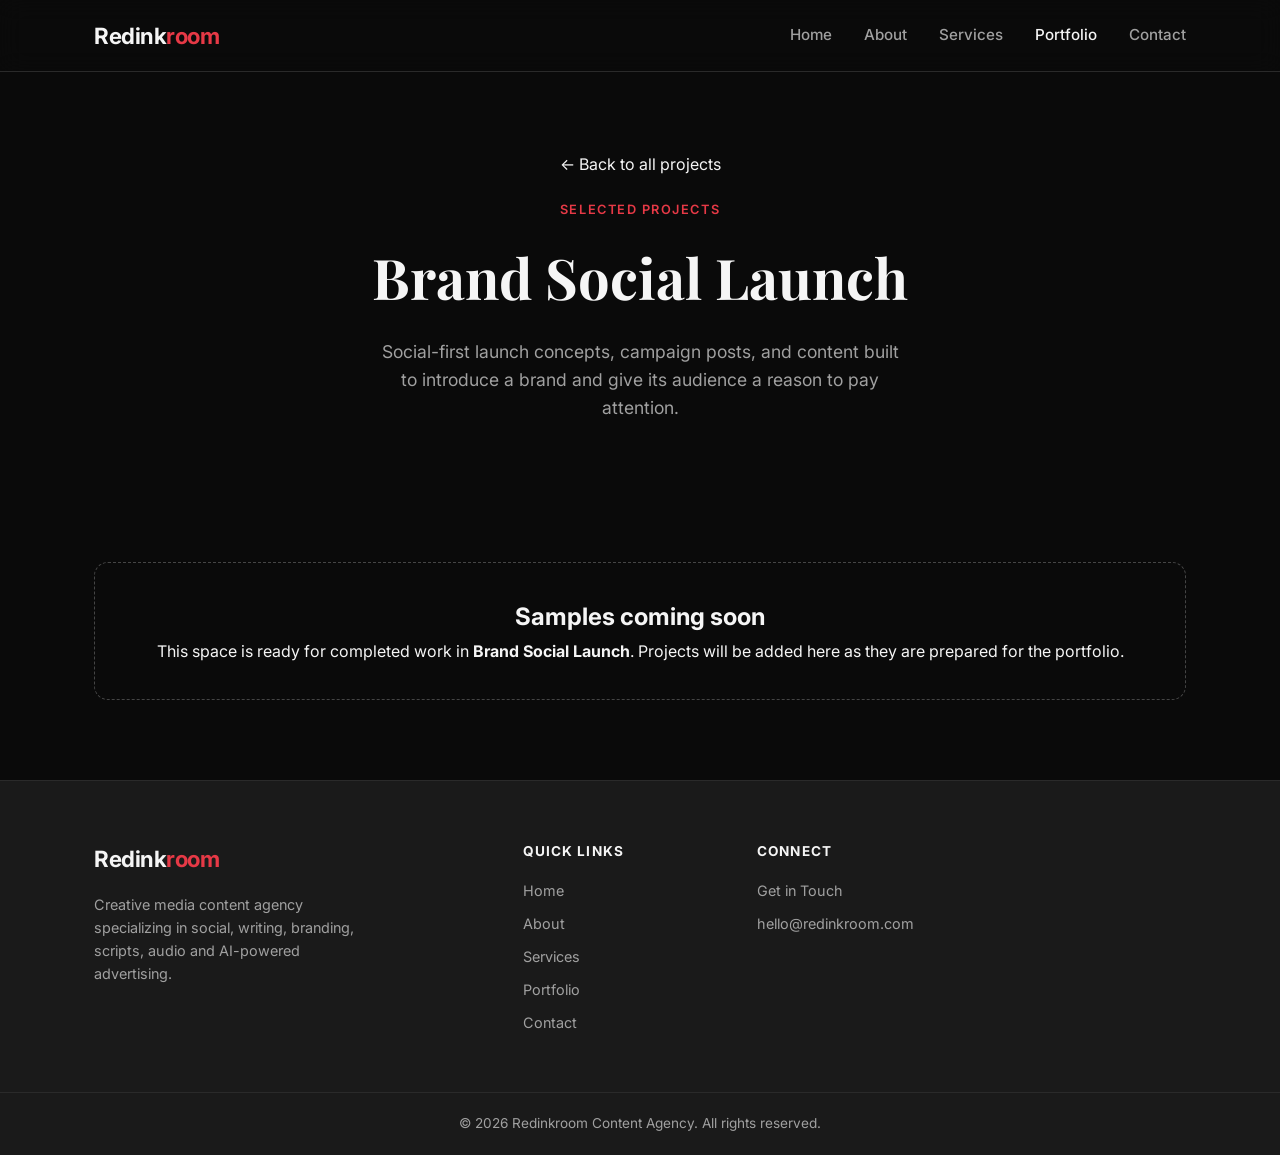
==== redinkroom-portfolio-category-pages/portfolio/brand-social-launch/index.html @ 3997ab71 "Add files via upload" ====
<!DOCTYPE html>
<html lang="en">
<head>
  <meta charset="UTF-8">
  <meta name="viewport" content="width=device-width, initial-scale=1.0">
  <title>Brand Social Launch | Redinkroom Content Agency</title>
  <meta name="description" content="Social-first launch concepts, campaign posts, and content built to introduce a brand and give its audience a reason to pay attention.">
  <link rel="stylesheet" href="../../styles.css">
  <link rel="preconnect" href="https://fonts.googleapis.com">
  <link rel="preconnect" href="https://fonts.gstatic.com" crossorigin>
  <link href="https://fonts.googleapis.com/css2?family=Inter:wght@300;400;500;600;700;800&family=Playfair+Display:wght@600;700&display=swap" rel="stylesheet">
</head>
<body>
<header class="header">
  <div class="container nav-container">
    <a href="../../index.html" class="logo">Redink<span>room</span></a>
    <nav class="nav" id="nav">
      <a href="../../index.html">Home</a>
      <a href="../../about.html">About</a>
      <a href="../../services.html">Services</a>
      <a href="../../portfolio.html" class="active">Portfolio</a>
      <a href="../../contact.html">Contact</a>
    </nav>
    <button class="menu-toggle" id="menuToggle" aria-label="Toggle menu">
      <span></span><span></span><span></span>
    </button>
  </div>
</header>
<main>
  <section class="page-hero category-hero">
    <div class="container">
      <a class="category-back-link" href="../../portfolio.html">← Back to all projects</a>
      <p class="section-tag">Selected Projects</p>
      <h1>Brand Social Launch</h1>
      <p class="page-hero-desc">Social-first launch concepts, campaign posts, and content built to introduce a brand and give its audience a reason to pay attention.</p>
    </div>
  </section>
  <section class="section">
    <div class="container">
      <div class="category-samples" aria-label="Brand Social Launch samples">
        <div class="category-empty-state">
          <h2>Samples coming soon</h2>
          <p>This space is ready for completed work in <strong>Brand Social Launch</strong>. Projects will be added here as they are prepared for the portfolio.</p>
        </div>
      </div>
      <!--
        HOW TO ADD A REAL SAMPLE:
        Copy the sample-card block below and paste it inside .category-samples.
        Replace the placeholder details with your actual work and remove this comment.

        <article class="sample-card">
          <p class="sample-meta">Project type · Year (optional)</p>
          <h2>Actual project title</h2>
          <p>One or two sentences explaining the brief, your role, and the work shown.</p>
          <a class="sample-link" href="../../contact.html">Discuss a similar project</a>
        </article>

        Only publish work you have permission to share. Do not use invented client names,
        outcomes, metrics, or project details.
      -->
    </div>
  </section>
</main>
<footer class="footer">
  <div class="container footer-grid">
    <div class="footer-brand">
      <a href="../../index.html" class="logo">Redink<span>room</span></a>
      <p>Creative media content agency specializing in social, writing, branding, scripts, audio and AI-powered advertising.</p>
    </div>
    <div class="footer-links">
      <h4>Quick Links</h4>
      <a href="../../index.html">Home</a>
      <a href="../../about.html">About</a>
      <a href="../../services.html">Services</a>
      <a href="../../portfolio.html">Portfolio</a>
      <a href="../../contact.html">Contact</a>
    </div>
    <div class="footer-links">
      <h4>Connect</h4>
      <a href="../../contact.html">Get in Touch</a>
      <p class="footer-email">hello@redinkroom.com</p>
    </div>
  </div>
  <div class="footer-bottom">
    <div class="container"><p>© 2026 Redinkroom Content Agency. All rights reserved.</p></div>
  </div>
</footer>
<script src="../../script.js"></script>
</body>
</html>
---- redinkroom-portfolio-category-pages/styles.css ----
/* ===== CSS Variables ===== */
:root {
  --bg: #0a0a0a;
  --bg-card: #141414;
  --bg-elevated: #1a1a1a;
  --text: #f5f5f5;
  --text-muted: #a0a0a0;
  --accent: #e63946;
  --accent-hover: #ff4d5a;
  --border: #2a2a2a;
  --radius: 12px;
  --radius-sm: 8px;
  --font: 'Inter', system-ui, sans-serif;
  --font-display: 'Playfair Display', Georgia, serif;
  --max-width: 1140px;
  --header-h: 72px;
}

/* ===== Reset & Base ===== */
*, *::before, *::after { box-sizing: border-box; margin: 0; padding: 0; }
html { scroll-behavior: smooth; }
body {
  font-family: var(--font);
  background: var(--bg);
  color: var(--text);
  line-height: 1.6;
  -webkit-font-smoothing: antialiased;
}
img { max-width: 100%; display: block; }
a { color: inherit; text-decoration: none; }
ul { list-style: none; }
button, input, select, textarea { font-family: inherit; }

.container {
  width: 100%;
  max-width: var(--max-width);
  margin: 0 auto;
  padding: 0 24px;
}

.text-center { text-align: center; }
.mt-40 { margin-top: 40px; }

/* ===== Header ===== */
.header {
  position: fixed;
  top: 0;
  left: 0;
  right: 0;
  height: var(--header-h);
  background: rgba(10, 10, 10, 0.9);
  backdrop-filter: blur(12px);
  border-bottom: 1px solid var(--border);
  z-index: 1000;
}
.nav-container {
  display: flex;
  align-items: center;
  justify-content: space-between;
  height: 100%;
}
.logo {
  font-size: 1.4rem;
  font-weight: 700;
  letter-spacing: -0.02em;
}
.logo span { color: var(--accent); }

.nav {
  display: flex;
  gap: 32px;
}
.nav a {
  font-size: 0.95rem;
  font-weight: 500;
  color: var(--text-muted);
  transition: color 0.2s;
}
.nav a:hover,
.nav a.active { color: var(--text); }

.menu-toggle {
  display: none;
  flex-direction: column;
  gap: 5px;
  background: none;
  border: none;
  cursor: pointer;
  padding: 4px;
}
.menu-toggle span {
  display: block;
  width: 22px;
  height: 2px;
  background: var(--text);
  transition: 0.3s;
}

/* ===== Buttons ===== */
.btn {
  display: inline-flex;
  align-items: center;
  justify-content: center;
  padding: 14px 28px;
  font-size: 0.95rem;
  font-weight: 600;
  border-radius: 50px;
  transition: all 0.25s ease;
  cursor: pointer;
  border: none;
}
.btn-primary {
  background: var(--accent);
  color: #fff;
}
.btn-primary:hover {
  background: var(--accent-hover);
  transform: translateY(-2px);
}
.btn-outline {
  background: transparent;
  color: var(--text);
  border: 1.5px solid var(--border);
}
.btn-outline:hover {
  border-color: var(--accent);
  color: var(--accent);
}
.btn-full { width: 100%; }

/* ===== Hero ===== */
.hero {
  position: relative;
  min-height: 100vh;
  display: flex;
  align-items: center;
  padding-top: var(--header-h);
  overflow: hidden;
}
.hero-overlay {
  position: absolute;
  inset: 0;
  background: radial-gradient(ellipse at 70% 30%, rgba(230, 57, 70, 0.12) 0%, transparent 55%);
  pointer-events: none;
}
.hero-content {
  position: relative;
  z-index: 1;
  max-width: 720px;
  padding: 80px 24px;
}
.hero-tag {
  font-size: 0.85rem;
  font-weight: 600;
  text-transform: uppercase;
  letter-spacing: 0.12em;
  color: var(--accent);
  margin-bottom: 16px;
}
.hero h1 {
  font-family: var(--font-display);
  font-size: clamp(2.6rem, 6vw, 4.2rem);
  font-weight: 700;
  line-height: 1.15;
  letter-spacing: -0.02em;
  margin-bottom: 24px;
}
.hero h1 span { color: var(--accent); }
.hero-desc {
  font-size: 1.15rem;
  color: var(--text-muted);
  max-width: 540px;
  margin-bottom: 36px;
}
.hero-btns {
  display: flex;
  flex-wrap: wrap;
  gap: 16px;
}

/* ===== Page Hero ===== */
.page-hero {
  padding: calc(var(--header-h) + 80px) 0 60px;
  text-align: center;
}
.page-hero h1 {
  font-family: var(--font-display);
  font-size: clamp(2.4rem, 5vw, 3.5rem);
  margin-bottom: 16px;
}
.page-hero h1 span { color: var(--accent); }
.page-hero-desc {
  color: var(--text-muted);
  font-size: 1.1rem;
  max-width: 520px;
  margin: 0 auto;
}

/* ===== Sections ===== */
.section {
  padding: 80px 0;
}
.section-header {
  text-align: center;
  max-width: 600px;
  margin: 0 auto 56px;
}
.section-tag {
  font-size: 0.8rem;
  font-weight: 600;
  text-transform: uppercase;
  letter-spacing: 0.12em;
  color: var(--accent);
  margin-bottom: 12px;
}
.section-header h2,
.about-text h2,
.contact-info h2 {
  font-family: var(--font-display);
  font-size: clamp(1.9rem, 4vw, 2.6rem);
  margin-bottom: 16px;
}
.section-desc {
  color: var(--text-muted);
  font-size: 1.05rem;
}

/* ===== Services Preview Grid ===== */
.services-grid {
  display: grid;
  grid-template-columns: repeat(auto-fit, minmax(280px, 1fr));
  gap: 24px;
}
.service-card {
  background: var(--bg-card);
  border: 1px solid var(--border);
  border-radius: var(--radius);
  padding: 32px 28px;
  transition: border-color 0.25s, transform 0.25s;
}
.service-card:hover {
  border-color: var(--accent);
  transform: translateY(-4px);
}
.service-icon {
  font-size: 1.8rem;
  margin-bottom: 16px;
}
.service-card h3 {
  font-size: 1.15rem;
  font-weight: 600;
  margin-bottom: 10px;
}
.service-card p {
  color: var(--text-muted);
  font-size: 0.95rem;
}

/* ===== Why Us ===== */
.why-us { background: var(--bg-elevated); }
.why-grid {
  display: grid;
  grid-template-columns: 1fr 1fr;
  gap: 60px;
  align-items: center;
}
.why-content p {
  color: var(--text-muted);
  margin-bottom: 24px;
}
.why-list {
  margin-bottom: 32px;
}
.why-list li {
  position: relative;
  padding-left: 24px;
  margin-bottom: 10px;
  color: var(--text-muted);
}
.why-list li::before {
  content: '';
  position: absolute;
  left: 0;
  top: 10px;
  width: 8px;
  height: 8px;
  background: var(--accent);
  border-radius: 50%;
}
.why-stats {
  display: grid;
  grid-template-columns: 1fr 1fr;
  gap: 20px;
}
.stat-box {
  background: var(--bg-card);
  border: 1px solid var(--border);
  border-radius: var(--radius);
  padding: 28px 20px;
  text-align: center;
}
.stat-box h3 {
  font-family: var(--font-display);
  font-size: 2.2rem;
  color: var(--accent);
  margin-bottom: 4px;
}
.stat-box p {
  font-size: 0.9rem;
  color: var(--text-muted);
}

/* ===== CTA ===== */
.cta-section {
  background: linear-gradient(135deg, rgba(230, 57, 70, 0.15) 0%, transparent 60%);
  border-top: 1px solid var(--border);
  border-bottom: 1px solid var(--border);
}
.cta-section h2 {
  font-family: var(--font-display);
  font-size: clamp(1.8rem, 4vw, 2.4rem);
  margin-bottom: 12px;
}
.cta-section p {
  color: var(--text-muted);
  margin-bottom: 28px;
}

/* ===== About ===== */
.about-content {
  display: grid;
  grid-template-columns: 1fr 1fr;
  gap: 60px;
}
.about-text p {
  color: var(--text-muted);
  margin-bottom: 18px;
}
.about-values {
  display: grid;
  grid-template-columns: 1fr 1fr;
  gap: 20px;
}
.value-card {
  background: var(--bg-card);
  border: 1px solid var(--border);
  border-radius: var(--radius);
  padding: 24px;
}
.value-card h3 {
  font-size: 1.05rem;
  margin-bottom: 8px;
}
.value-card p {
  color: var(--text-muted);
  font-size: 0.9rem;
}

/* ===== Services List ===== */
.services-list {
  max-width: 800px;
  margin: 0 auto;
}
.service-item {
  display: flex;
  gap: 28px;
  padding: 32px 0;
  border-bottom: 1px solid var(--border);
}
.service-item:last-child { border-bottom: none; }
.service-num {
  font-family: var(--font-display);
  font-size: 1.4rem;
  color: var(--accent);
  min-width: 48px;
}
.service-info h3 {
  font-size: 1.25rem;
  margin-bottom: 8px;
}
.service-info p {
  color: var(--text-muted);
  font-size: 0.98rem;
}

/* ===== Portfolio ===== */
.portfolio-grid {
  display: grid;
  grid-template-columns: repeat(auto-fit, minmax(300px, 1fr));
  gap: 24px;
}
.portfolio-card {
  background: var(--bg-card);
  border: 1px solid var(--border);
  border-radius: var(--radius);
  overflow: hidden;
  transition: border-color 0.25s, transform 0.25s;
}
.portfolio-card:hover {
  border-color: var(--accent);
  transform: translateY(-4px);
}
.portfolio-placeholder {
  height: 180px;
  background: linear-gradient(135deg, #1f1f1f, #2a1a1a);
  display: flex;
  align-items: center;
  justify-content: center;
}
.portfolio-placeholder span {
  font-size: 0.85rem;
  font-weight: 600;
  text-transform: uppercase;
  letter-spacing: 0.1em;
  color: var(--accent);
  opacity: 0.8;
}
.portfolio-info {
  padding: 20px 22px;
}
.portfolio-info h3 {
  font-size: 1.1rem;
  margin-bottom: 6px;
}
.portfolio-info p {
  color: var(--text-muted);
  font-size: 0.9rem;
}
.portfolio-note {
  text-align: center;
  margin-top: 48px;
  color: var(--text-muted);
}
.portfolio-note a { color: var(--accent); }

/* ===== Contact ===== */
.contact-grid {
  display: grid;
  grid-template-columns: 1fr 1fr;
  gap: 60px;
  align-items: start;
}
.contact-info p {
  color: var(--text-muted);
  margin-bottom: 32px;
}
.contact-details {
  display: flex;
  flex-direction: column;
  gap: 24px;
}
.contact-item h4 {
  font-size: 0.8rem;
  text-transform: uppercase;
  letter-spacing: 0.08em;
  color: var(--accent);
  margin-bottom: 4px;
}
.contact-item p,
.contact-item a {
  color: var(--text);
}
.contact-item a:hover { color: var(--accent); }

.contact-form-wrap {
  background: var(--bg-card);
  border: 1px solid var(--border);
  border-radius: var(--radius);
  padding: 36px 32px;
}
.form-group {
  margin-bottom: 20px;
}
.form-group label {
  display: block;
  font-size: 0.85rem;
  font-weight: 500;
  margin-bottom: 8px;
  color: var(--text-muted);
}
.form-group input,
.form-group select,
.form-group textarea {
  width: 100%;
  padding: 12px 16px;
  background: var(--bg);
  border: 1px solid var(--border);
  border-radius: var(--radius-sm);
  color: var(--text);
  font-size: 0.95rem;
  transition: border-color 0.2s;
}
.form-group input:focus,
.form-group select:focus,
.form-group textarea:focus {
  outline: none;
  border-color: var(--accent);
}
.form-group textarea { resize: vertical; min-height: 120px; }
.form-note {
  margin-top: 16px;
  font-size: 0.8rem;
  color: var(--text-muted);
}

/* ===== Footer ===== */
.footer {
  background: var(--bg-elevated);
  border-top: 1px solid var(--border);
  padding-top: 60px;
}
.footer-grid {
  display: grid;
  grid-template-columns: 2fr 1fr 1fr 1fr;
  gap: 40px;
  padding-bottom: 48px;
}
.footer-brand p {
  color: var(--text-muted);
  font-size: 0.9rem;
  margin-top: 16px;
  max-width: 280px;
}
.footer-links h4 {
  font-size: 0.85rem;
  text-transform: uppercase;
  letter-spacing: 0.08em;
  margin-bottom: 16px;
  color: var(--text);
}
.footer-links a {
  display: block;
  color: var(--text-muted);
  font-size: 0.9rem;
  margin-bottom: 10px;
  transition: color 0.2s;
}
.footer-links a:hover { color: var(--accent); }
.footer-email {
  color: var(--text-muted);
  font-size: 0.9rem;
}
.footer-bottom {
  border-top: 1px solid var(--border);
  padding: 20px 0;
}
.footer-bottom p {
  font-size: 0.85rem;
  color: var(--text-muted);
  text-align: center;
}

/* ===== Responsive ===== */
@media (max-width: 900px) {
  .why-grid,
  .about-content,
  .contact-grid {
    grid-template-columns: 1fr;
    gap: 40px;
  }
  .footer-grid {
    grid-template-columns: 1fr 1fr;
  }
}

@media (max-width: 768px) {
  .nav {
    position: fixed;
    top: var(--header-h);
    left: 0;
    right: 0;
    background: var(--bg);
    flex-direction: column;
    padding: 24px;
    gap: 20px;
    border-bottom: 1px solid var(--border);
    transform: translateY(-120%);
    opacity: 0;
    transition: 0.3s ease;
    pointer-events: none;
  }
  .nav.open {
    transform: translateY(0);
    opacity: 1;
    pointer-events: auto;
  }
  .menu-toggle { display: flex; }
  .hero-content { padding: 60px 24px; }
  .section { padding: 60px 0; }
  .service-item { flex-direction: column; gap: 8px; }
  .about-values { grid-template-columns: 1fr; }
  .footer-grid { grid-template-columns: 1fr; gap: 32px; }
}

@media (max-width: 480px) {
  .hero-btns { flex-direction: column; }
  .btn { width: 100%; }
  .why-stats { grid-template-columns: 1fr; }
}


/* Portfolio category navigation and sample cards */
.portfolio-card-link {
  display: block;
  color: inherit;
  text-decoration: none;
  border-radius: inherit;
}
.portfolio-card-link:focus-visible {
  outline: 2px solid currentColor;
  outline-offset: 5px;
}
.portfolio-card-link .portfolio-card {
  height: 100%;
  transition: transform 180ms ease, box-shadow 180ms ease;
}
.portfolio-card-link:hover .portfolio-card,
.portfolio-card-link:focus-visible .portfolio-card {
  transform: translateY(-3px);
}
.category-page {
  max-width: 1100px;
  margin: 0 auto;
  padding: 48px 24px 80px;
}
.category-intro {
  max-width: 760px;
  margin: 0 auto 36px;
  text-align: center;
}
.category-intro h1 {
  margin-bottom: 14px;
}
.category-intro p {
  line-height: 1.7;
}
.category-back-link {
  display: inline-block;
  margin-bottom: 22px;
  text-decoration: none;
}
.category-samples {
  display: grid;
  grid-template-columns: repeat(auto-fit, minmax(min(100%, 270px), 1fr));
  gap: 22px;
}
.sample-card {
  padding: 24px;
  border: 1px solid rgba(128, 128, 128, 0.3);
  border-radius: 14px;
}
.sample-card h2 {
  margin-top: 0;
}
.sample-card p {
  line-height: 1.65;
}
.sample-meta {
  font-size: 0.9rem;
  opacity: 0.75;
}
.sample-link {
  display: inline-block;
  margin-top: 8px;
}
.category-empty-state {
  padding: 34px 24px;
  border: 1px dashed rgba(128, 128, 128, 0.5);
  border-radius: 14px;
  text-align: center;
  line-height: 1.7;
}
.category-template-note {
  margin-top: 28px;
  font-size: 0.92rem;
  opacity: 0.78;
}
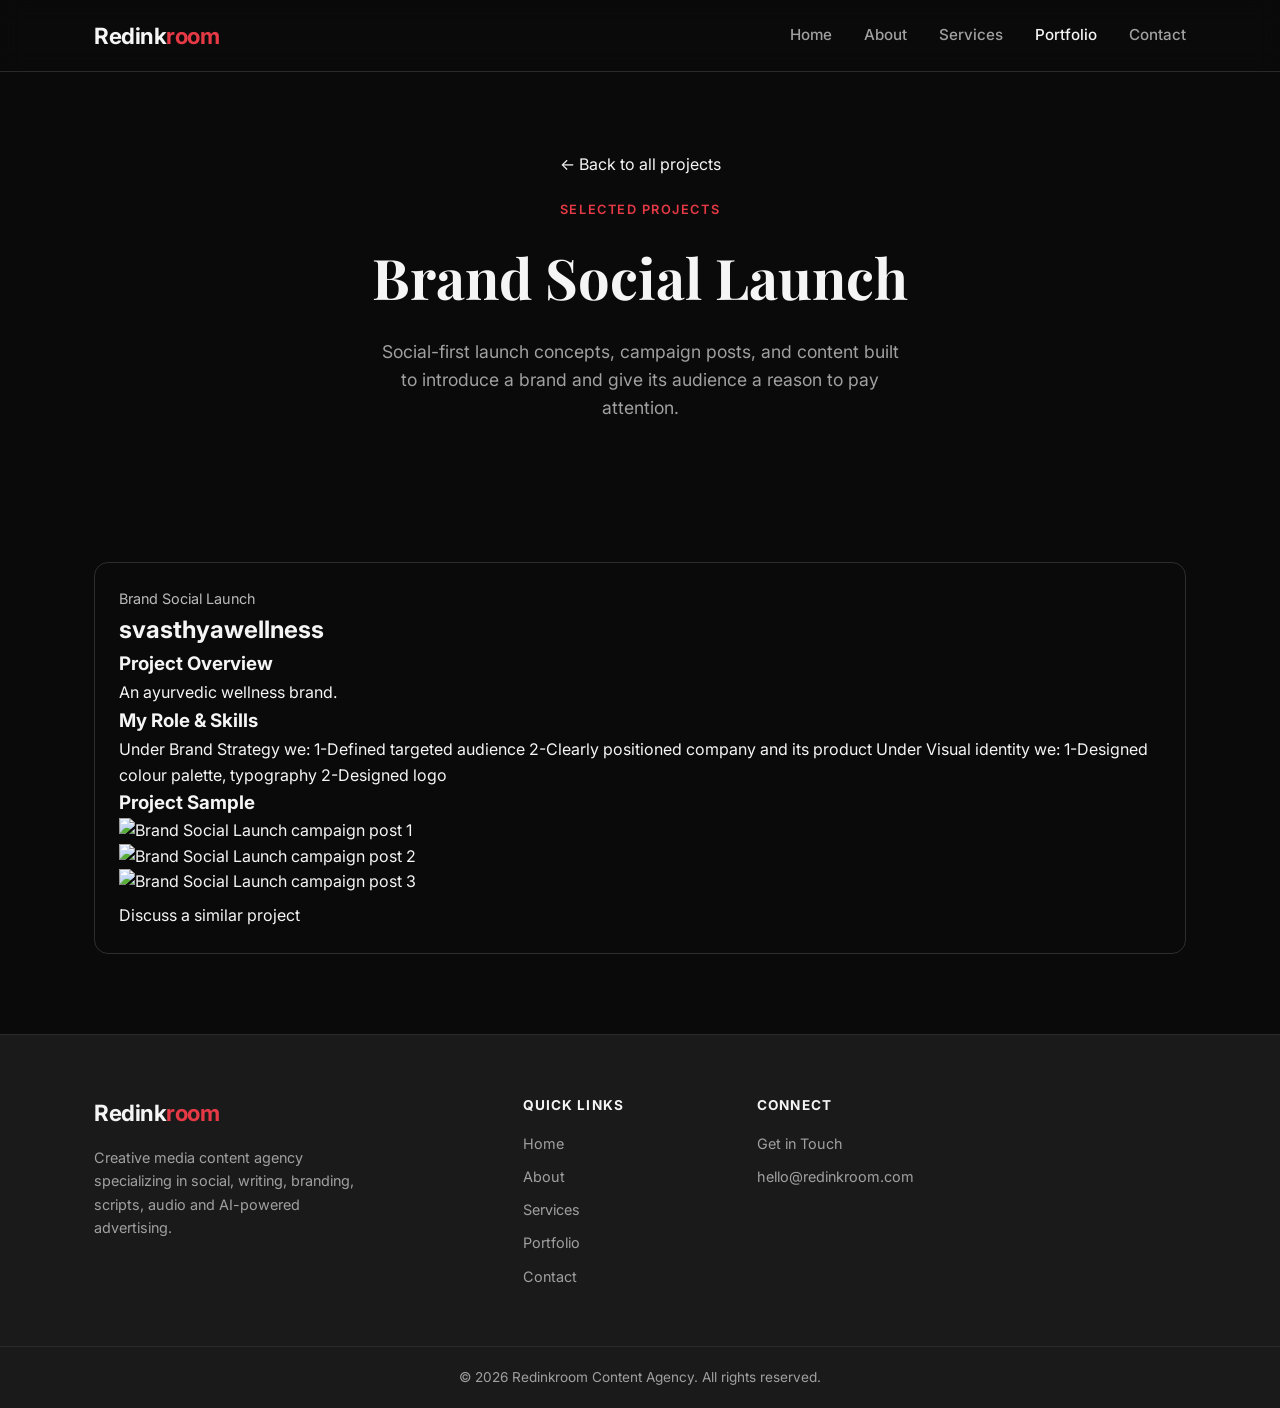
==== commit 578b0770: "Add project overview and samples for Brand Social Launch Added project details and sample images for" ====
--- a/redinkroom-portfolio-category-pages/portfolio/brand-social-launch/index.html
+++ b/redinkroom-portfolio-category-pages/portfolio/brand-social-launch/index.html
@@ -38,10 +38,54 @@
   <section class="section">
     <div class="container">
       <div class="category-samples" aria-label="Brand Social Launch samples">
-        <div class="category-empty-state">
-          <h2>Samples coming soon</h2>
-          <p>This space is ready for completed work in <strong>Brand Social Launch</strong>. Projects will be added here as they are prepared for the portfolio.</p>
-        </div>
+        <article class="sample-card">
+  <p class="sample-meta">Brand Social Launch</p>
+
+  <h2>svasthyawellness</h2>
+
+  <h3>Project Overview</h3>
+  <p>
+    An ayurvedic wellness brand.
+  </p>
+
+  <h3>My Role & Skills</h3>
+  <p>
+    Under Brand Strategy we:
+        1-Defined targeted audience
+        2-Clearly positioned company and its product 
+
+    Under Visual identity we:
+        1-Designed colour palette, typography 
+        2-Designed logo
+  </p>
+
+  <h3>Project Sample</h3>
+ 
+
+<div class="project-gallery">
+  <img
+    src="campaign-post-1.jpg"
+    alt="Brand Social Launch campaign post 1"
+    loading="lazy"
+  >
+
+  <img
+    src="campaign-post-2.jpg"
+    alt="Brand Social Launch campaign post 2"
+    loading="lazy"
+  >
+
+  <img
+    src="campaign-post-3.jpg"
+    alt="Brand Social Launch campaign post 3"
+    loading="lazy"
+  >
+</div>
+
+  <a class="sample-link" href="../../contact.html">
+    Discuss a similar project
+  </a>
+</article>
       </div>
       <!--
         HOW TO ADD A REAL SAMPLE:
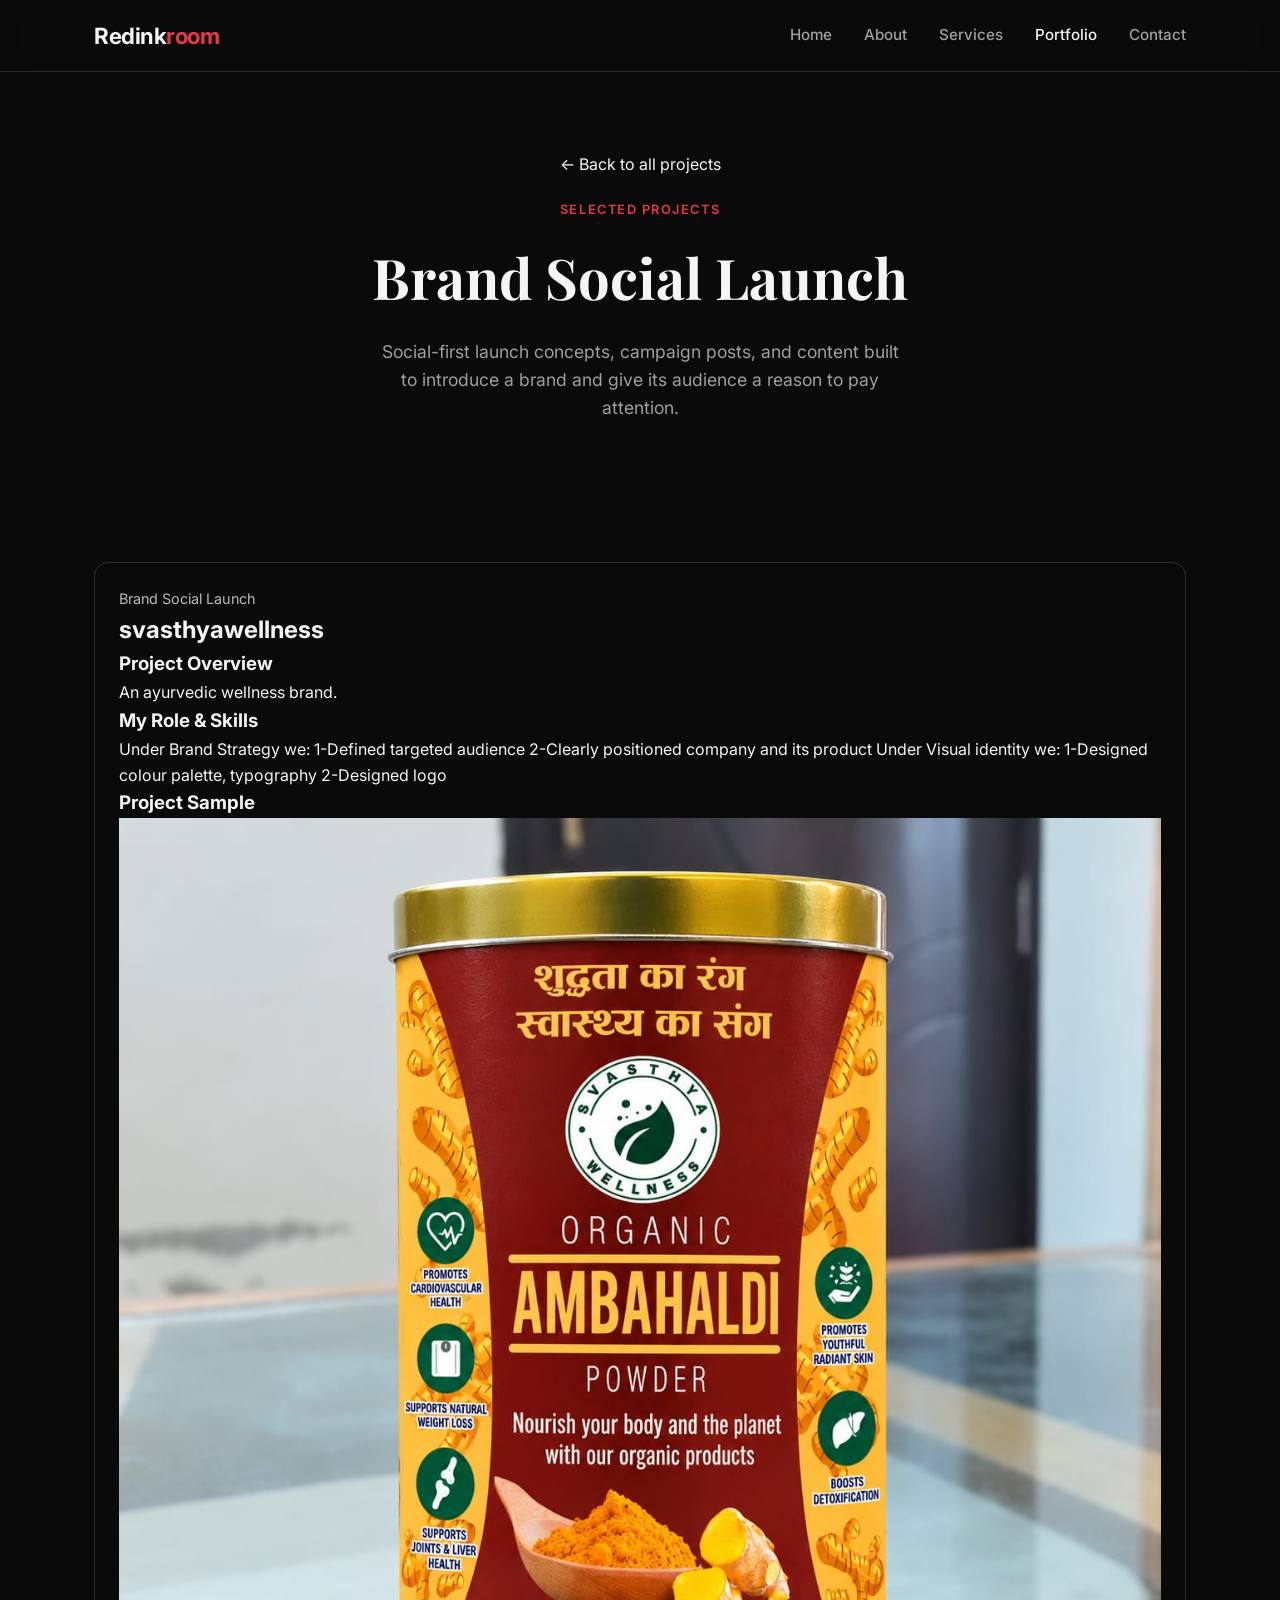
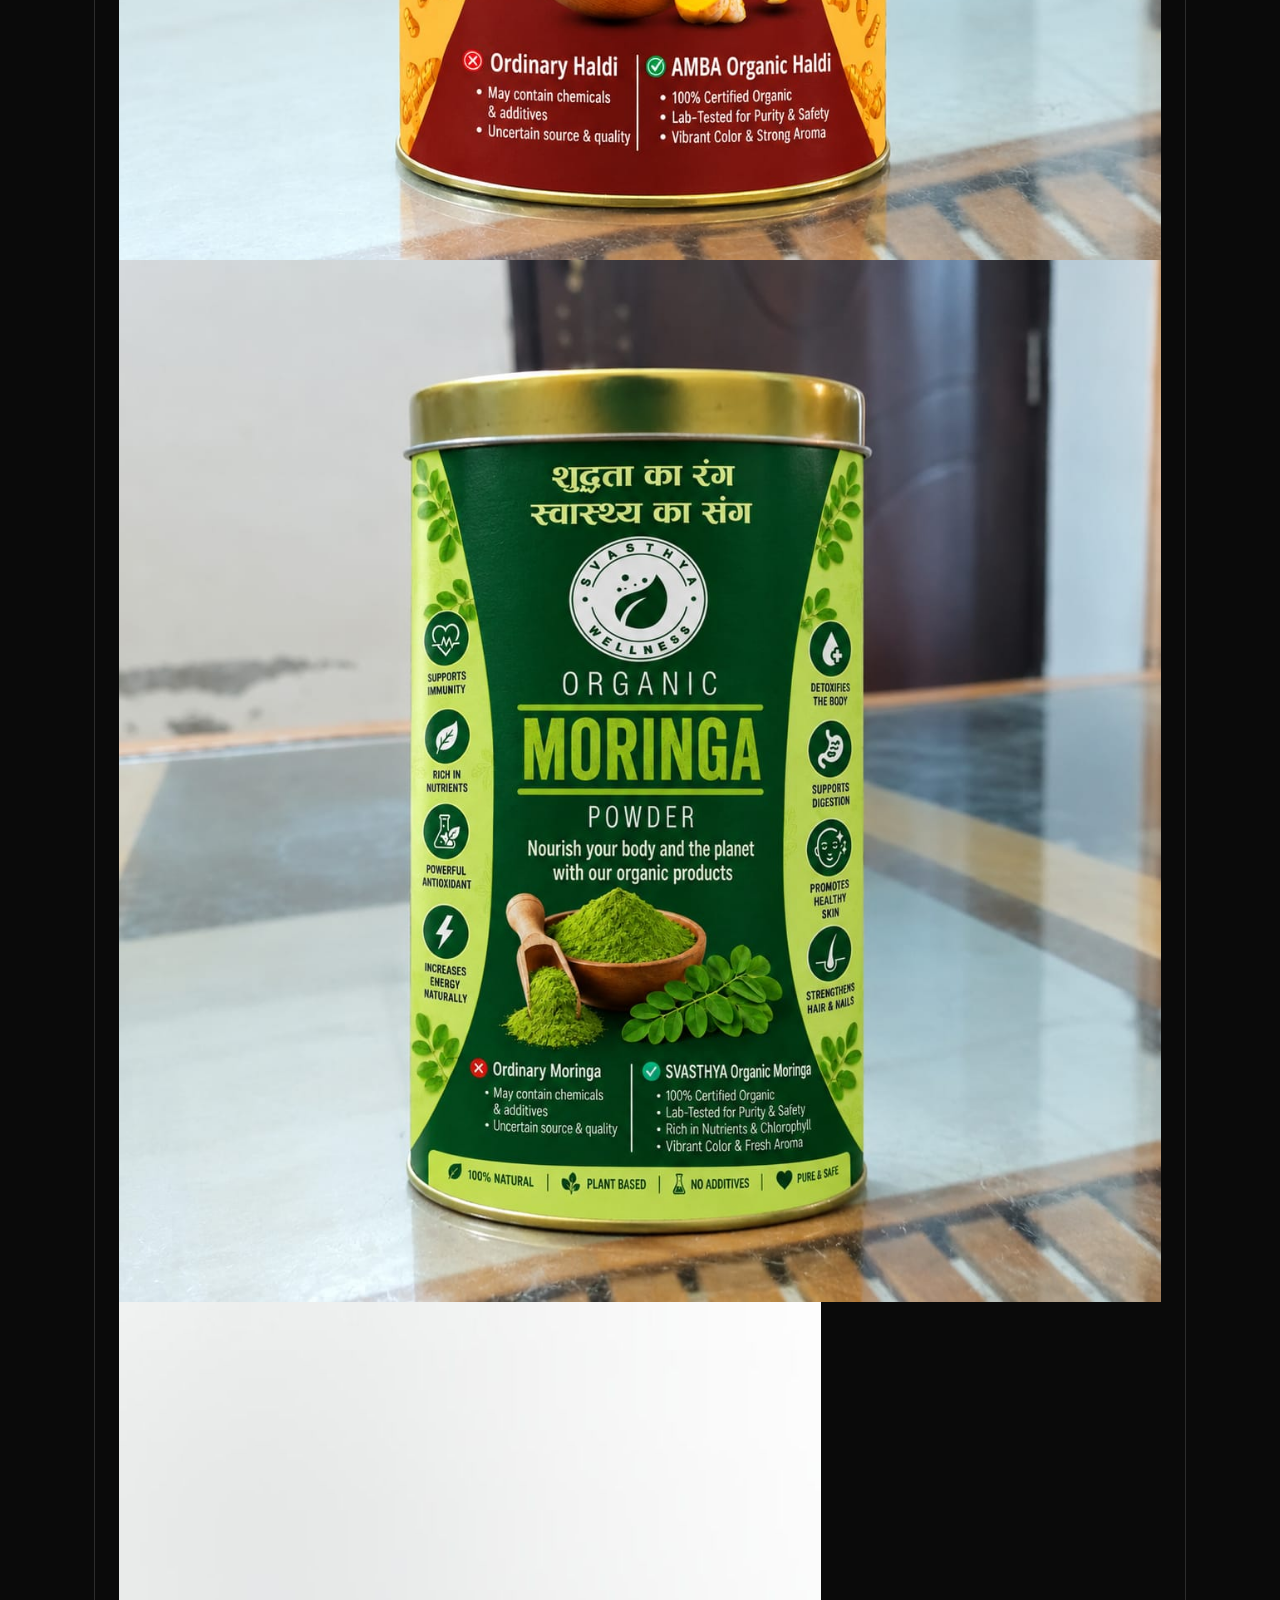
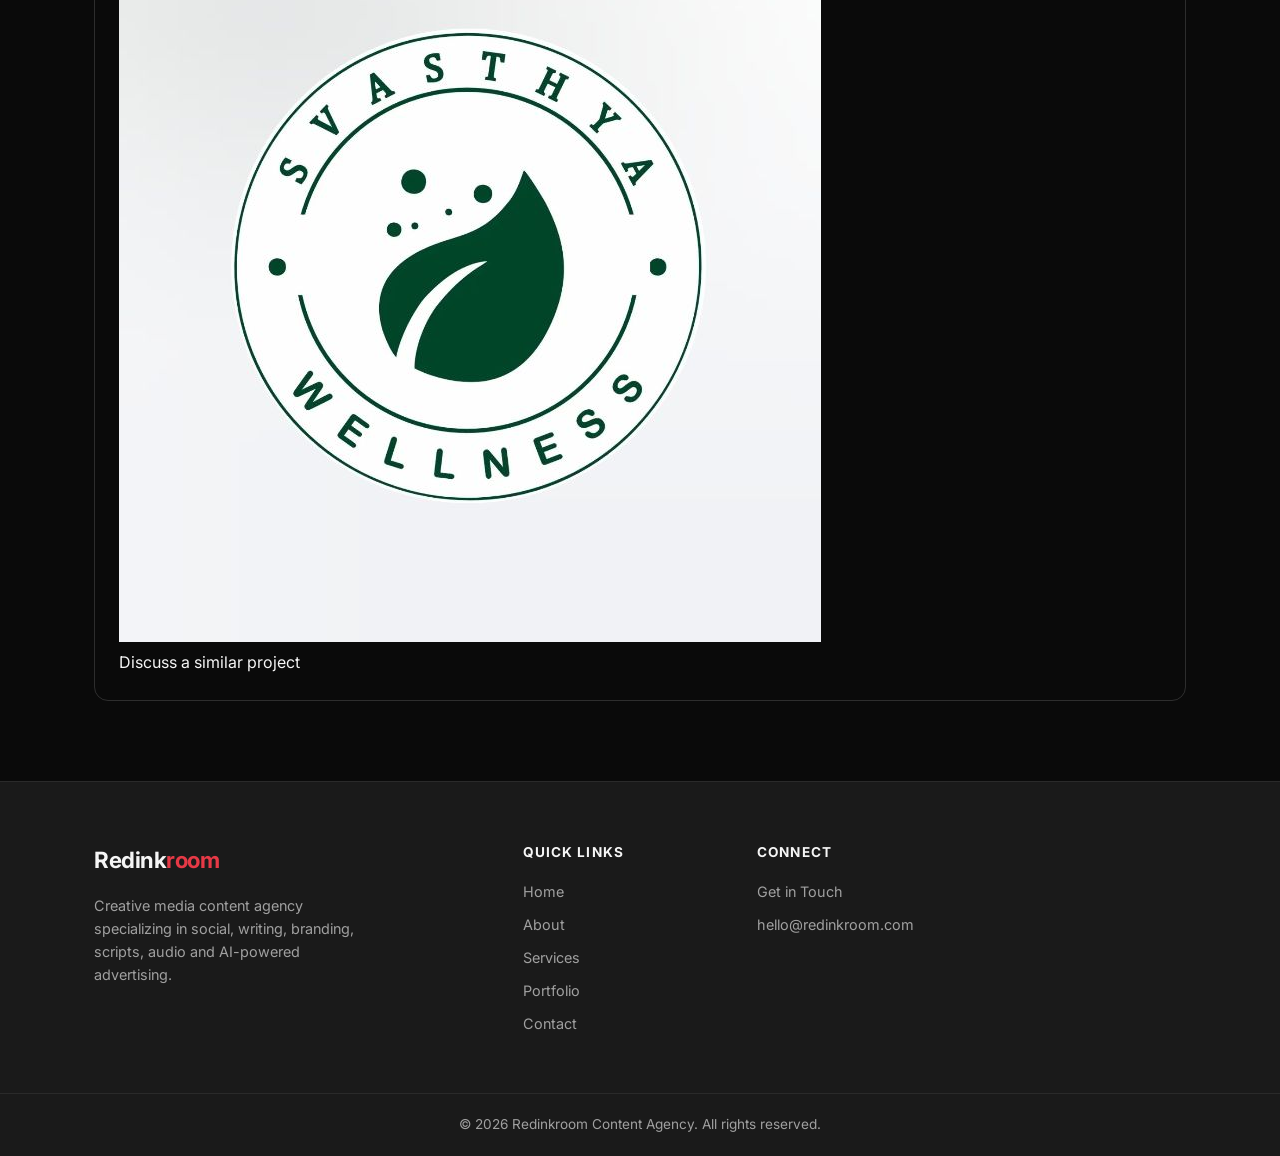
==== commit beb919a3: "Change image sources in brand-social-launch Updated image sources in the project gallery for the Bra" ====
--- a/redinkroom-portfolio-category-pages/portfolio/brand-social-launch/index.html
+++ b/redinkroom-portfolio-category-pages/portfolio/brand-social-launch/index.html
@@ -64,19 +64,19 @@
 
 <div class="project-gallery">
   <img
-    src="campaign-post-1.jpg"
+    src="haldi.jpeg"
     alt="Brand Social Launch campaign post 1"
     loading="lazy"
   >
 
   <img
-    src="campaign-post-2.jpg"
+    src="moringa.jpeg"
     alt="Brand Social Launch campaign post 2"
     loading="lazy"
   >
 
   <img
-    src="campaign-post-3.jpg"
+    src="logo-svasthyawellness.jpeg"
     alt="Brand Social Launch campaign post 3"
     loading="lazy"
   >
